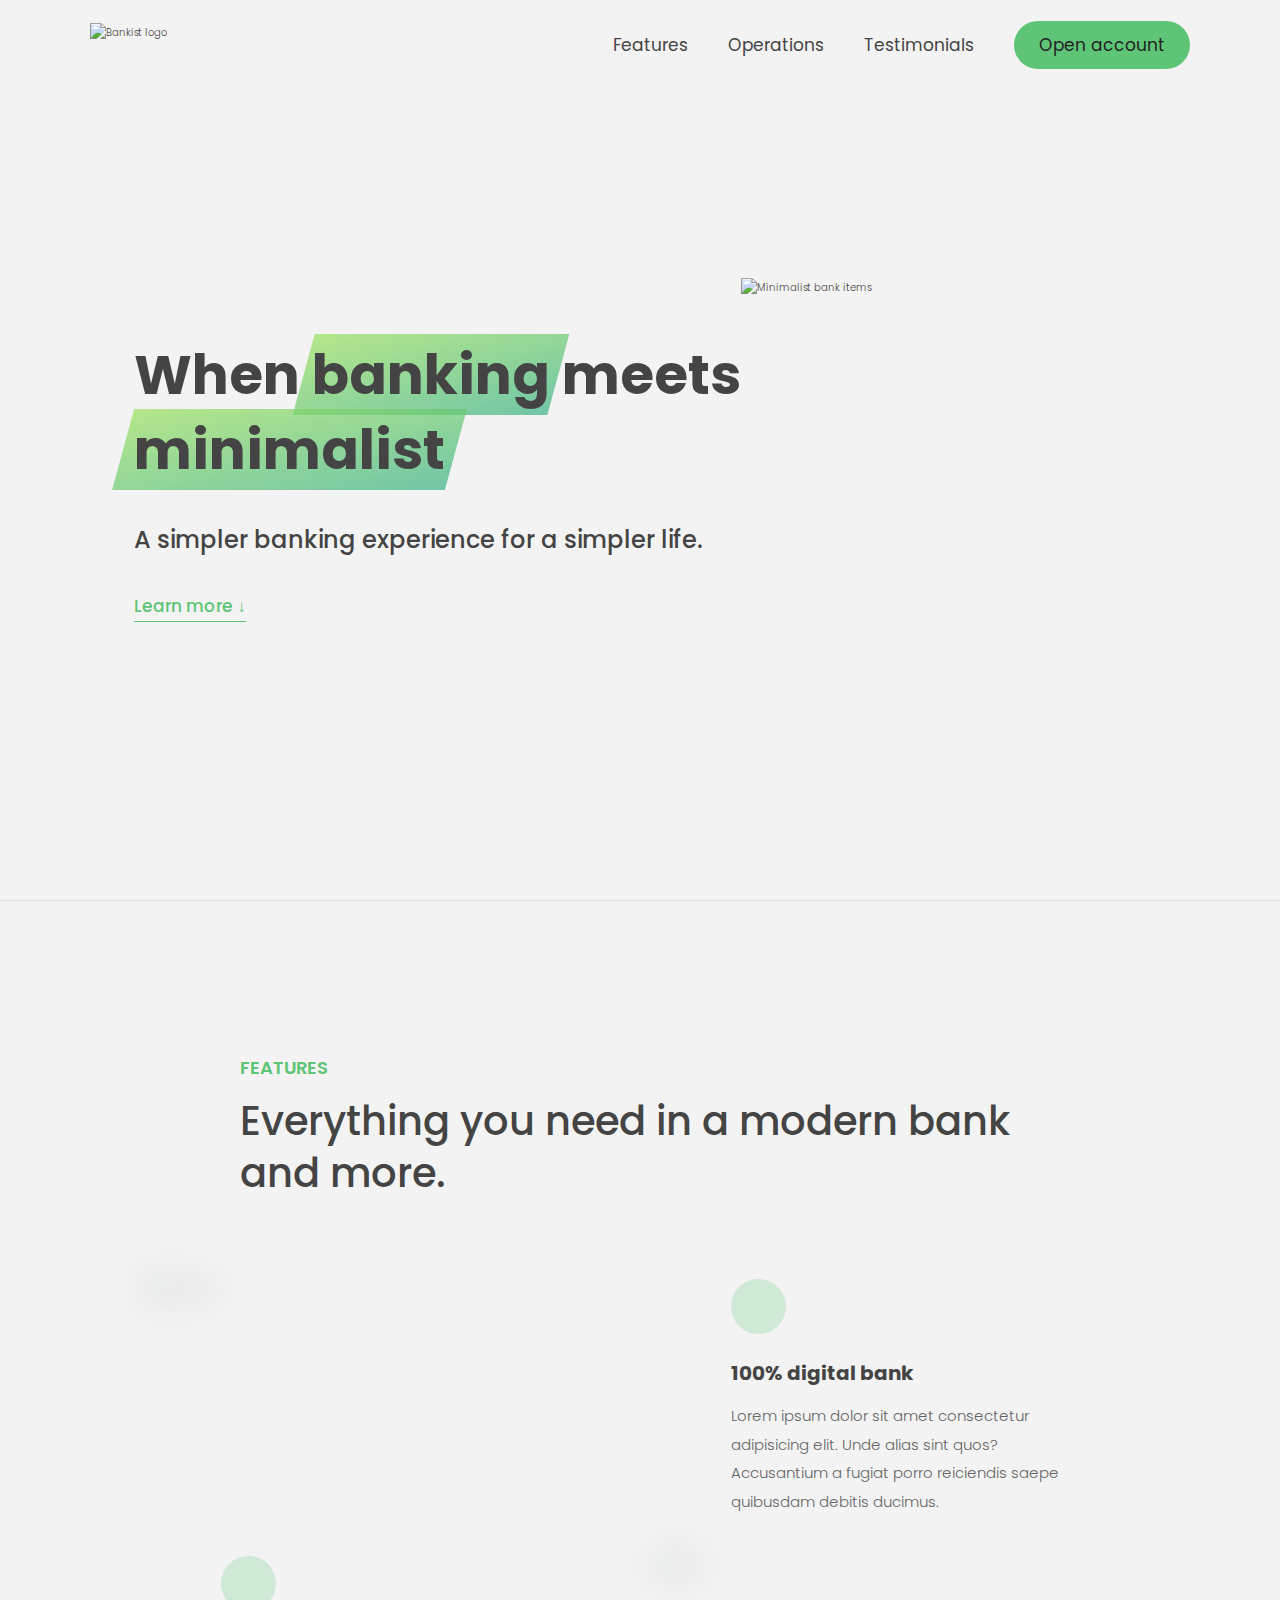
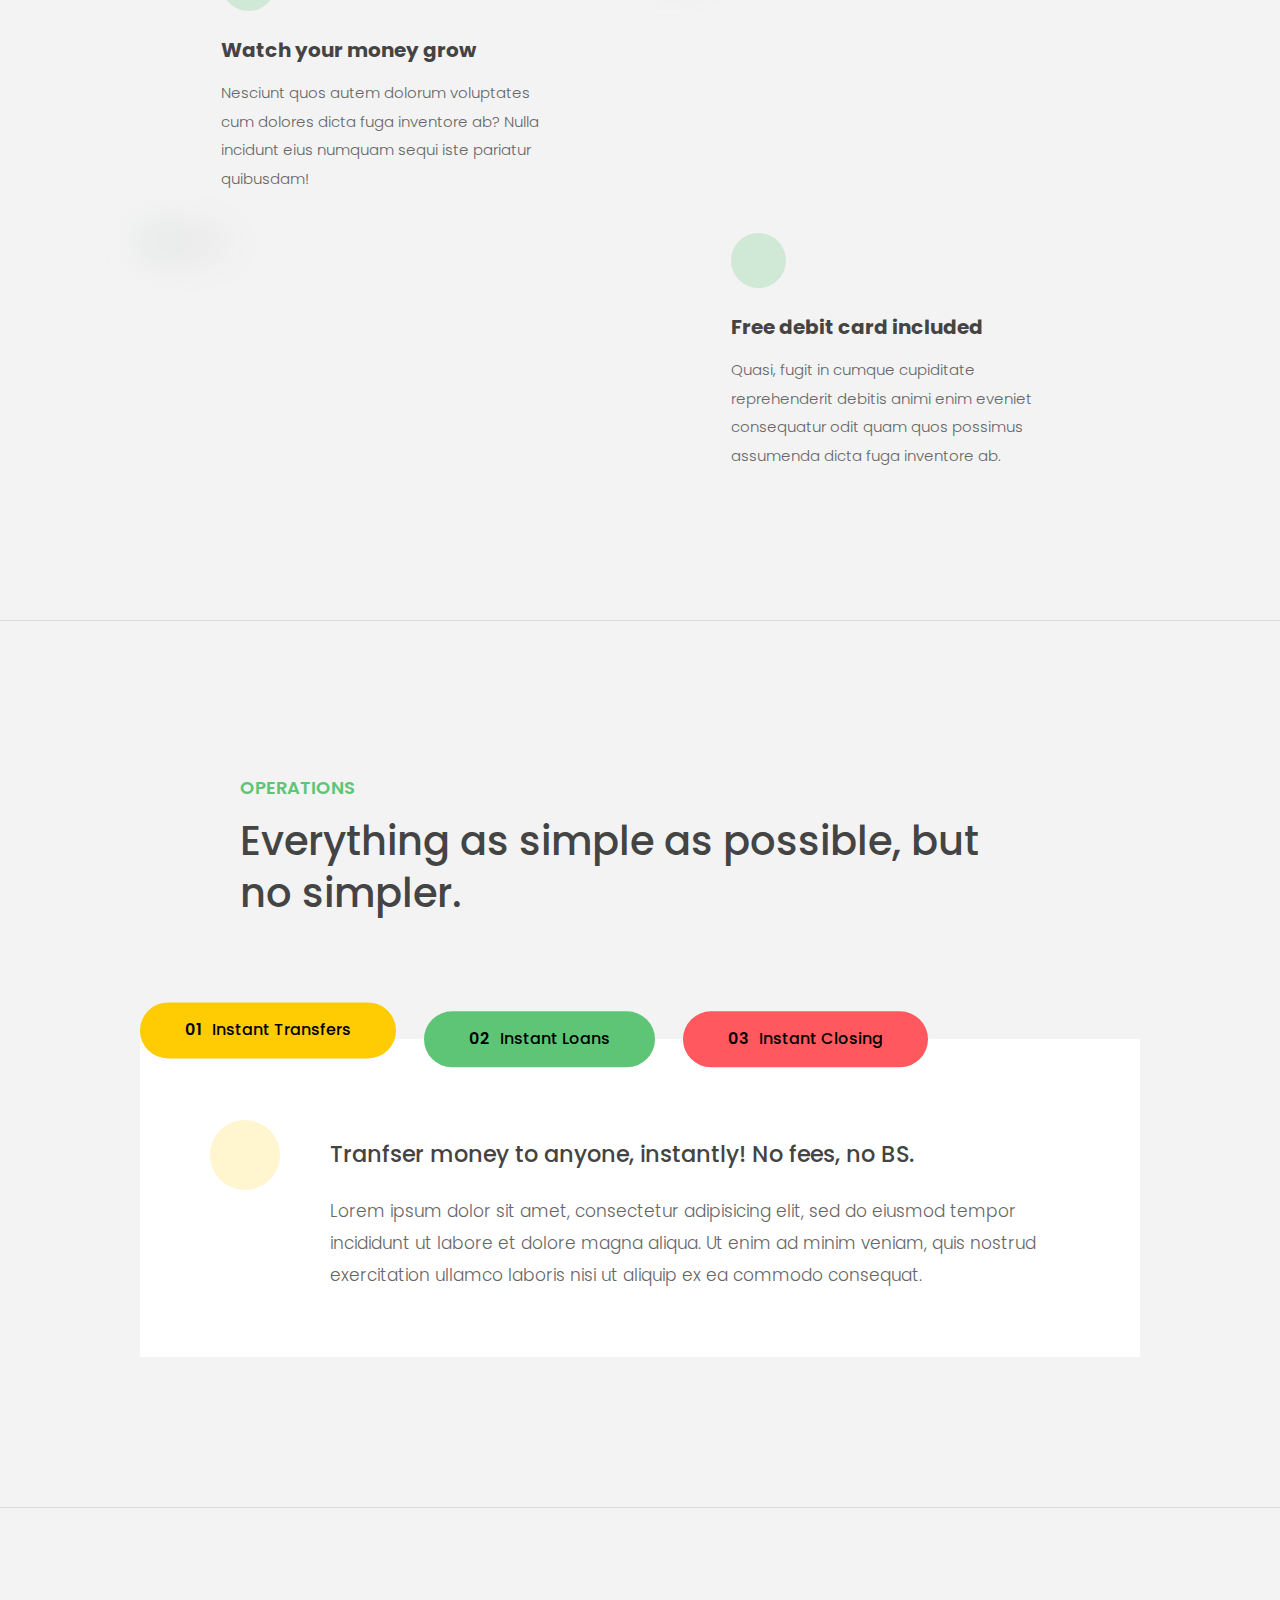
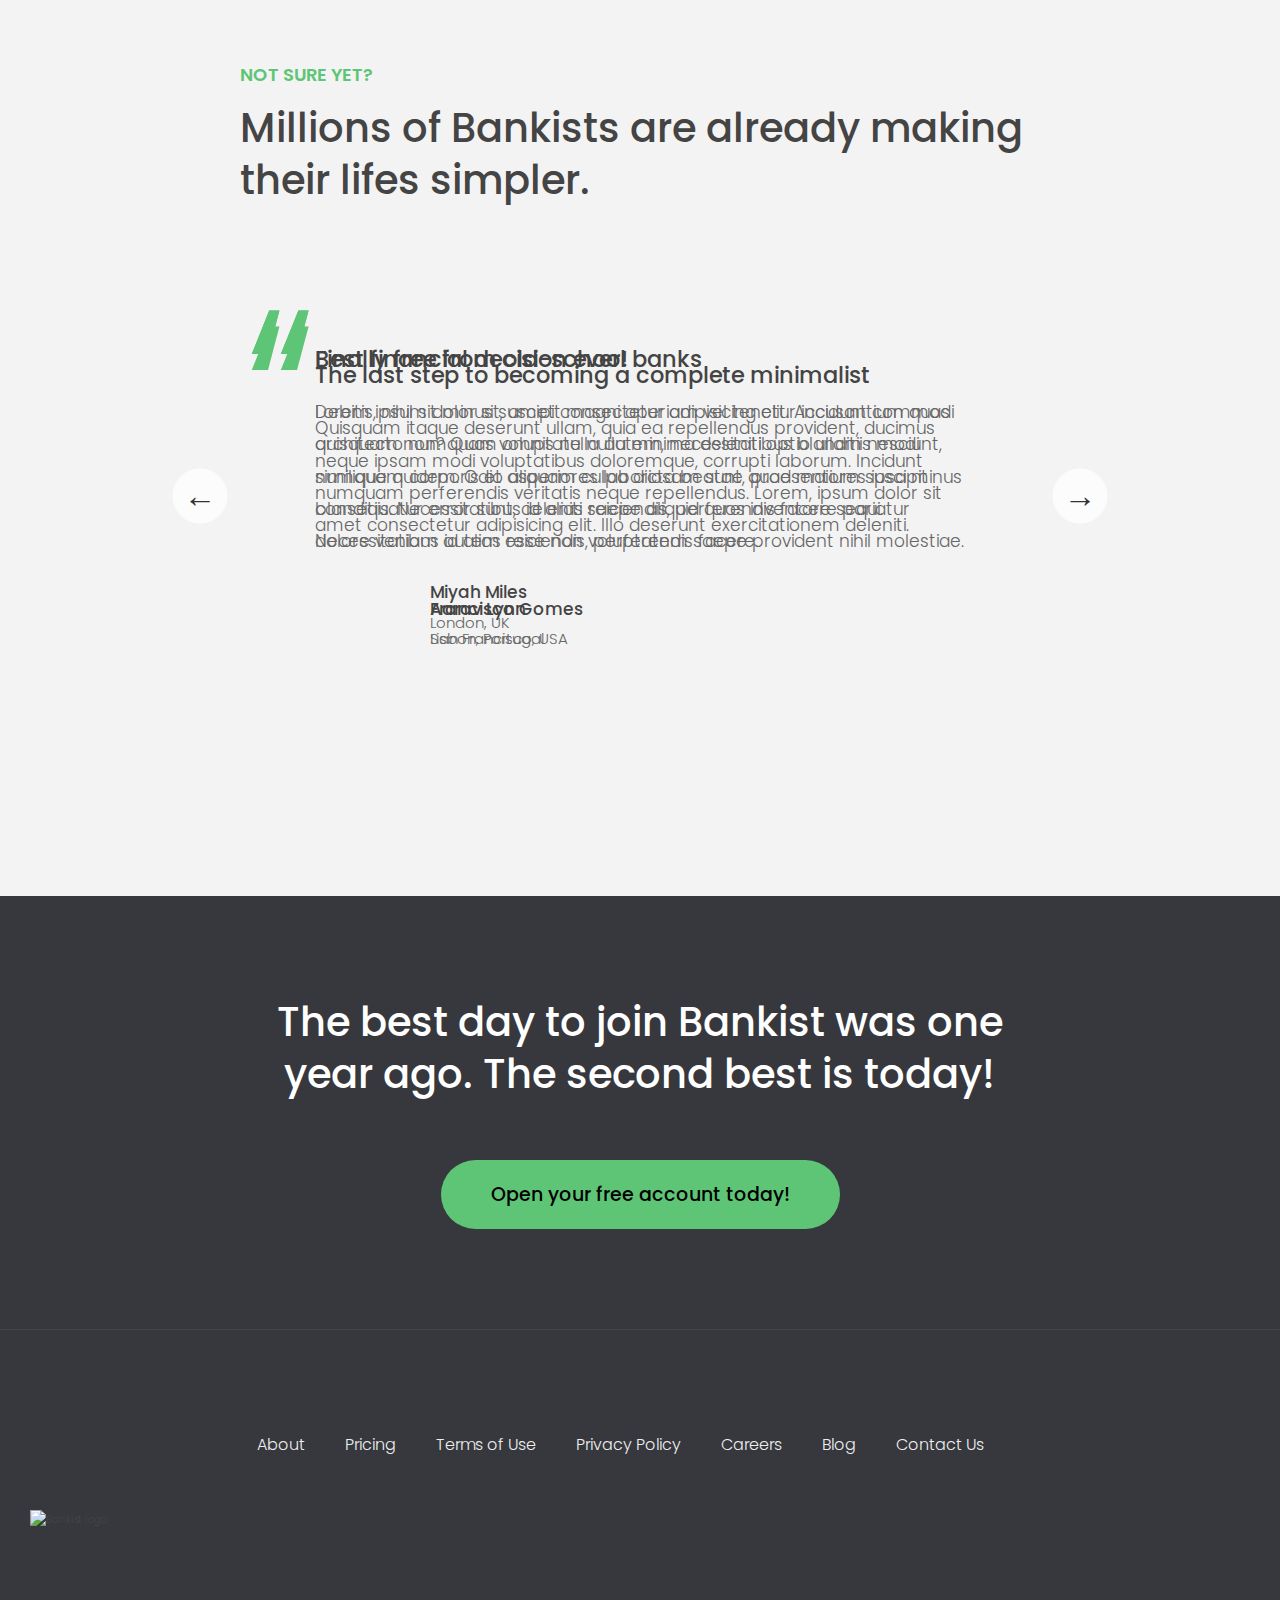
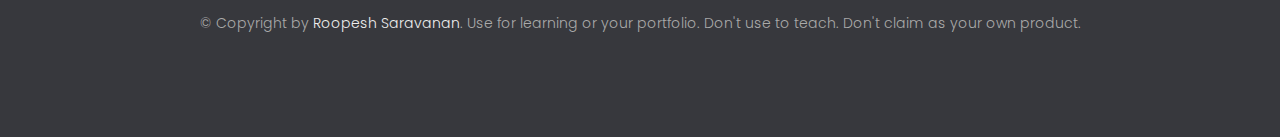
==== index.html @ 3c344d85 "v1.2" ====
<!DOCTYPE html>
<html lang="en">
  <head>
    <meta charset="UTF-8" />
    <meta name="viewport" content="width=device-width, initial-scale=1.0" />
    <meta http-equiv="X-UA-Compatible" content="ie=edge" />
    <link rel="shortcut icon" type="image/png" href="img/icon.png" />

    <link
      href="https://fonts.googleapis.com/css?family=Poppins:300,400,500,600&display=swap"
      rel="stylesheet"
    />
    <link rel="stylesheet" href="styles.css" />
    <title>Bankist | When Banking Meets Minimalist</title>
    <script src="script.js" defer></script>
  </head>
  <body>
    <header class="header">
      <nav class="nav">
        <img src="img/logo.png" alt="Bankist logo" class="nav__logo" id="logo" />
        <ul class="nav__links">
          <li class="nav__item">
            <a class="nav__link" href="#section--1">Features</a>
          </li>
          <li class="nav__item">
            <a class="nav__link" href="#section--2">Operations</a>
          </li>
          <li class="nav__item">
            <a class="nav__link" href="#section--3">Testimonials</a>
          </li>
          <li class="nav__item">
            <a class="nav__link nav__link--btn btn--show-modal" href="#">Open account</a>
          </li>
        </ul>
      </nav>

      <div class="header__title">
        <h1>
          When
          <!-- Green highlight effect -->
          <span class="highlight">banking</span>
          meets<br />
          <span class="highlight">minimalist</span>
        </h1>
        <h4>A simpler banking experience for a simpler life.</h4>
        <button class="btn--text btn--scroll-to">Learn more &DownArrow;</button>
        <img src="img/hero.png" class="header__img" alt="Minimalist bank items" />
      </div>
    </header>

    <section class="section" id="section-greetings">
      <div class="greetings">
        <div class="new-account">
          <h2 class="new-account__title">
            New to Bankist? <br />
            Then open a digital bank account with us!! <br />
            It's free!!!
          </h2>
          <a href="#" class="open-account__btn btn--show-modal">Open account</a>
        </div>
        <div class="login">
          <h2 class="login__title">
            Already have an account!! <br />
            Then proceed to login...
          </h2>
          <a href="app.html" class="login__btn">Login</a>
        </div>
      </div>
    </section>

    <section class="section" id="section--1">
      <div class="section__title">
        <h2 class="section__description">Features</h2>
        <h3 class="section__header">Everything you need in a modern bank and more.</h3>
      </div>

      <div class="features">
        <img
          src="img/digital-lazy.jpg"
          data-src="img/digital.jpg"
          alt="Computer"
          class="features__img lazy-img"
        />
        <div class="features__feature">
          <div class="features__icon">
            <svg>
              <use xlink:href="img/icons.svg#icon-monitor"></use>
            </svg>
          </div>
          <h5 class="features__header">100% digital bank</h5>
          <p class="features__text">
            Lorem ipsum dolor sit amet consectetur adipisicing elit. Unde alias sint quos?
            Accusantium a fugiat porro reiciendis saepe quibusdam debitis ducimus.
          </p>
        </div>

        <div class="features__feature">
          <div class="features__icon">
            <svg>
              <use xlink:href="img/icons.svg#icon-trending-up"></use>
            </svg>
          </div>
          <h5 class="features__header">Watch your money grow</h5>
          <p class="features__text">
            Nesciunt quos autem dolorum voluptates cum dolores dicta fuga inventore ab? Nulla
            incidunt eius numquam sequi iste pariatur quibusdam!
          </p>
        </div>
        <img
          src="img/grow-lazy.jpg"
          data-src="img/grow.jpg"
          alt="Plant"
          class="features__img lazy-img"
        />

        <img
          src="img/card-lazy.jpg"
          data-src="img/card.jpg"
          alt="Credit card"
          class="features__img lazy-img"
        />
        <div class="features__feature">
          <div class="features__icon">
            <svg>
              <use xlink:href="img/icons.svg#icon-credit-card"></use>
            </svg>
          </div>
          <h5 class="features__header">Free debit card included</h5>
          <p class="features__text">
            Quasi, fugit in cumque cupiditate reprehenderit debitis animi enim eveniet consequatur
            odit quam quos possimus assumenda dicta fuga inventore ab.
          </p>
        </div>
      </div>
    </section>

    <section class="section" id="section--2">
      <div class="section__title">
        <h2 class="section__description">Operations</h2>
        <h3 class="section__header">Everything as simple as possible, but no simpler.</h3>
      </div>

      <div class="operations">
        <div class="operations__tab--container">
          <a
            href="#"
            class="btn operations__tab operations__tab--1 operations__tab--active"
            data-tab="1"
          >
            <span class="btn-span">01</span>Instant Transfers
          </a>
          <a href="#" class="btn operations__tab operations__tab--2" data-tab="2">
            <span class="btn-span">02</span>Instant Loans
          </a>
          <a class="btn operations__tab operations__tab--3" data-tab="3">
            <span class="btn-span">03</span>Instant Closing
          </a>
        </div>
        <div class="operations__content operations__content--1 operations__content--active">
          <div class="operations__icon operations__icon--1">
            <svg>
              <use xlink:href="img/icons.svg#icon-upload"></use>
            </svg>
          </div>
          <h5 class="operations__header">Tranfser money to anyone, instantly! No fees, no BS.</h5>
          <p>
            Lorem ipsum dolor sit amet, consectetur adipisicing elit, sed do eiusmod tempor
            incididunt ut labore et dolore magna aliqua. Ut enim ad minim veniam, quis nostrud
            exercitation ullamco laboris nisi ut aliquip ex ea commodo consequat.
          </p>
        </div>

        <div class="operations__content operations__content--2">
          <div class="operations__icon operations__icon--2">
            <svg>
              <use xlink:href="img/icons.svg#icon-home"></use>
            </svg>
          </div>
          <h5 class="operations__header">
            Buy a home or make your dreams come true, with instant loans.
          </h5>
          <p>
            Duis aute irure dolor in reprehenderit in voluptate velit esse cillum dolore eu fugiat
            nulla pariatur. Excepteur sint occaecat cupidatat non proident, sunt in culpa qui
            officia deserunt mollit anim id est laborum.
          </p>
        </div>
        <div class="operations__content operations__content--3">
          <div class="operations__icon operations__icon--3">
            <svg>
              <use xlink:href="img/icons.svg#icon-user-x"></use>
            </svg>
          </div>
          <h5 class="operations__header">
            No longer need your account? No problem! Close it instantly.
          </h5>
          <p>
            Excepteur sint occaecat cupidatat non proident, sunt in culpa qui officia deserunt
            mollit anim id est laborum. Ut enim ad minim veniam, quis nostrud exercitation ullamco
            laboris nisi ut aliquip ex ea commodo consequat.
          </p>
        </div>
      </div>
    </section>

    <section class="section" id="section--3">
      <div class="section__title section__title--testimonials">
        <h2 class="section__description">Not sure yet?</h2>
        <h3 class="section__header">
          Millions of Bankists are already making their lifes simpler.
        </h3>
      </div>

      <div class="slider">
        <div class="slide slide--1">
          <div class="testimonial">
            <h5 class="testimonial__header">Best financial decision ever!</h5>
            <blockquote class="testimonial__text">
              Lorem ipsum dolor sit, amet consectetur adipisicing elit. Accusantium quas quisquam
              non? Quas voluptate nulla minima deleniti optio ullam nesciunt, numquam corporis et
              asperiores laboriosam sunt, praesentium suscipit blanditiis. Necessitatibus id alias
              reiciendis, perferendis facere pariatur dolore veniam autem esse non voluptatem saepe
              provident nihil molestiae.
            </blockquote>
            <address class="testimonial__author">
              <img src="img/user-1.jpg" alt="" class="testimonial__photo" />
              <h6 class="testimonial__name">Aarav Lynn</h6>
              <p class="testimonial__location">San Francisco, USA</p>
            </address>
          </div>
        </div>

        <div class="slide slide--2">
          <div class="testimonial">
            <h5 class="testimonial__header">The last step to becoming a complete minimalist</h5>
            <blockquote class="testimonial__text">
              Quisquam itaque deserunt ullam, quia ea repellendus provident, ducimus neque ipsam
              modi voluptatibus doloremque, corrupti laborum. Incidunt numquam perferendis veritatis
              neque repellendus. Lorem, ipsum dolor sit amet consectetur adipisicing elit. Illo
              deserunt exercitationem deleniti.
            </blockquote>
            <address class="testimonial__author">
              <img src="img/user-2.jpg" alt="" class="testimonial__photo" />
              <h6 class="testimonial__name">Miyah Miles</h6>
              <p class="testimonial__location">London, UK</p>
            </address>
          </div>
        </div>

        <div class="slide slide--3">
          <div class="testimonial">
            <h5 class="testimonial__header">Finally free from old-school banks</h5>
            <blockquote class="testimonial__text">
              Debitis, nihil sit minus suscipit magni aperiam vel tenetur incidunt commodi
              architecto numquam omnis nulla autem, necessitatibus blanditiis modi similique quidem.
              Odio aliquam culpa dicta beatae quod maiores ipsa minus consequatur error sunt,
              deleniti saepe aliquid quos inventore sequi. Necessitatibus id alias reiciendis,
              perferendis facere.
            </blockquote>
            <address class="testimonial__author">
              <img src="img/user-3.jpg" alt="" class="testimonial__photo" />
              <h6 class="testimonial__name">Francisco Gomes</h6>
              <p class="testimonial__location">Lisbon, Portugal</p>
            </address>
          </div>
        </div>

        <!-- <div class="slide"><img src="img/img-1.jpg" alt="Photo 1" /></div>
        <div class="slide"><img src="img/img-2.jpg" alt="Photo 2" /></div>
        <div class="slide"><img src="img/img-3.jpg" alt="Photo 3" /></div>
        <div class="slide"><img src="img/img-4.jpg" alt="Photo 4" /></div> -->
        <button class="slider__btn slider__btn--left">&larr;</button>
        <button class="slider__btn slider__btn--right">&rarr;</button>
        <div class="dots"></div>
      </div>
    </section>

    <section class="section section--sign-up">
      <div class="section__title">
        <h3 class="section__header">
          The best day to join Bankist was one year ago. The second best is today!
        </h3>
      </div>
      <button class="btn btn--show-modal">Open your free account today!</button>
    </section>

    <footer class="footer">
      <ul class="footer__nav">
        <li class="footer__item">
          <a class="footer__link" href="#">About</a>
        </li>
        <li class="footer__item">
          <a class="footer__link" href="#">Pricing</a>
        </li>
        <li class="footer__item">
          <a class="footer__link" href="#">Terms of Use</a>
        </li>
        <li class="footer__item">
          <a class="footer__link" href="#">Privacy Policy</a>
        </li>
        <li class="footer__item">
          <a class="footer__link" href="#">Careers</a>
        </li>
        <li class="footer__item">
          <a class="footer__link" href="#">Blog</a>
        </li>
        <li class="footer__item">
          <a class="footer__link" href="#">Contact Us</a>
        </li>
      </ul>
      <img src="img/icon.png" alt="Bankist logo" class="footer__logo" />
      <p class="footer__copyright">
        &copy; Copyright by
        <a
          class="footer__link twitter-link"
          target="_blank"
          href="https://twitter.com/jonasschmedtman"
          >Roopesh Saravanan</a
        >. Use for learning or your portfolio. Don't use to teach. Don't claim as your own product.
      </p>
    </footer>

    <div class="modal hidden">
      <button class="btn--close-modal">&times;</button>
      <h2 class="modal__header">
        Open your bank account <br />
        in just <span class="highlight">5 minutes</span>
      </h2>
      <form class="modal__form">
        <label>First Name</label>
        <input type="text" />
        <label>Last Name</label>
        <input type="text" />
        <label>Email Address</label>
        <input type="email" />
        <button class="btn">Next step &rarr;</button>
      </form>
    </div>
    <div class="overlay hidden"></div>
  </body>
</html>
---- styles.css ----
:root {
  --color-primary: #5ec576;
  --color-secondary: #ffcb03;
  --color-tertiary: #ff585f;
  --color-primary-darker: #4bbb7d;
  --color-secondary-darker: #ffbb00;
  --color-tertiary-darker: #fd424b;
  --color-primary-opacity: #5ec5763a;
  --color-secondary-opacity: #ffcd0331;
  --color-tertiary-opacity: #ff58602d;
  --gradient-primary: linear-gradient(to top left, #39b385, #9be15d);
  --gradient-secondary: linear-gradient(to top left, #ffb003, #ffcb03);
}

* {
  margin: 0;
  padding: 0;
  box-sizing: inherit;
}

html {
  font-size: 62.5%;
  box-sizing: border-box;
}

body {
  font-family: 'Poppins', sans-serif;
  font-weight: 300;
  color: #444;
  line-height: 1.9;
  background-color: #f3f3f3;
}

/* GENERAL ELEMENTS */

#section-greetings {
  display: none;
}

.section {
  padding: 15rem 3rem;
  border-top: 1px solid #ddd;

  transition: transform 1s, opacity 1s;
}

.section--hidden {
  opacity: 0;
  transform: translateY(8rem);
}

.section__title {
  max-width: 80rem;
  margin: 0 auto 8rem auto;
}

.section__description {
  font-size: 1.8rem;
  font-weight: 600;
  text-transform: uppercase;
  color: var(--color-primary);
  margin-bottom: 1rem;
}

.section__header {
  font-size: 4rem;
  line-height: 1.3;
  font-weight: 500;
}

.btn {
  display: inline-block;
  color: black;
  background-color: var(--color-primary);
  font-size: 1.6rem;
  font-family: inherit;
  font-weight: 500;
  border: none;
  padding: 1.25rem 4.5rem;
  border-radius: 10rem;
  cursor: pointer;
  transition: all 0.3s;
  text-decoration: none;
}

.btn--text {
  display: inline-block;
  background: none;
  font-size: 1.7rem;
  font-family: inherit;
  font-weight: 500;
  color: var(--color-primary);
  border: none;
  border-bottom: 1px solid currentColor;
  padding-bottom: 2px;
  cursor: pointer;
  transition: all 0.3s;
}

.btn:hover {
  background-color: var(--color-primary-darker);
}

p {
  color: #666;
}

/* This is BAD for accessibility! Don't do in the real world! */
button:focus {
  outline: none;
}

img {
  transition: filter 0.5s;
}

.lazy-img {
  filter: blur(20px);
}

/* NAVIGATION */
.nav {
  display: flex;
  justify-content: space-between;
  align-items: center;
  height: 9rem;
  width: 100%;
  padding: 0 6rem;
  z-index: 100;
}

/* nav and stickly class at the same time */
.nav.sticky {
  position: fixed;
  background-color: rgba(255, 255, 255, 0.95);
}

.nav__logo {
  height: 4.5rem;
  transition: all 0.3s;
}

.nav__links {
  display: flex;
  align-items: center;
  list-style: none;
}

.nav__item {
  margin-left: 4rem;
}

.nav__link:link,
.nav__link:visited {
  font-size: 1.7rem;
  font-weight: 400;
  color: inherit;
  text-decoration: none;
  display: block;
  transition: all 0.3s;
}

.nav__link--btn:link,
.nav__link--btn:visited {
  padding: 0.8rem 2.5rem;
  border-radius: 3rem;
  background-color: var(--color-primary);
  color: #222;
}

.nav__link--btn:hover,
.nav__link--btn:active {
  color: inherit;
  background-color: var(--color-primary-darker);
  color: #333;
}

/* HEADER */
.header {
  padding: 0 3rem;
  height: 100vh;
  display: flex;
  flex-direction: column;
  align-items: center;
}

.header__title {
  flex: 1;
  max-width: 115rem;
  display: grid;
  grid-template-columns: 3fr 2fr;
  row-gap: 3rem;
  align-content: center;
  justify-content: center;
  align-items: start;
  justify-items: start;
}

h1 {
  font-size: 5.5rem;
  line-height: 1.35;
}

h4 {
  font-size: 2.4rem;
  font-weight: 500;
}

.header__img {
  width: 100%;
  grid-column: 2 / 3;
  grid-row: 1 / span 4;
  transform: translateY(-6rem);
}

.highlight {
  position: relative;
}

.highlight::after {
  display: block;
  content: '';
  position: absolute;
  bottom: 0;
  left: 0;
  height: 100%;
  width: 100%;
  z-index: -1;
  opacity: 0.7;
  transform: scale(1.07, 1.05) skewX(-15deg);
  background-image: var(--gradient-primary);
}

/* FEATURES */
.features {
  display: grid;
  grid-template-columns: 1fr 1fr;
  gap: 4rem;
  margin: 0 12rem;
}

.features__img {
  width: 100%;
}

.features__feature {
  align-self: center;
  justify-self: center;
  width: 70%;
  font-size: 1.5rem;
}

.features__icon {
  display: flex;
  align-items: center;
  justify-content: center;
  background-color: var(--color-primary-opacity);
  height: 5.5rem;
  width: 5.5rem;
  border-radius: 50%;
  margin-bottom: 2rem;
}

.features__icon svg {
  height: 2.5rem;
  width: 2.5rem;
  fill: var(--color-primary);
}

.features__header {
  font-size: 2rem;
  margin-bottom: 1rem;
}

/* OPERATIONS */
.operations {
  max-width: 100rem;
  margin: 12rem auto 0 auto;
  background-color: #fff;
}

.operations__tab-container {
  display: flex;
  justify-content: center;
}

.operations__tab {
  margin-right: 2.5rem;
  transform: translateY(-50%);
}

.operations__tab span {
  margin-right: 1rem;
  font-weight: 600;
  display: inline-block;
}

.operations__tab--1 {
  background-color: var(--color-secondary);
}

.operations__tab--1:hover {
  background-color: var(--color-secondary-darker);
}

.operations__tab--3 {
  background-color: var(--color-tertiary);
  margin: 0;
}

.operations__tab--3:hover {
  background-color: var(--color-tertiary-darker);
}

.operations__tab--active {
  transform: translateY(-66%);
}

.operations__content {
  display: none;
  /* JUST PRESENTATIONAL */
  font-size: 1.7rem;
  padding: 2.5rem 7rem 6.5rem 7rem;
}

.operations__content--active {
  display: grid;
  grid-template-columns: 7rem 1fr;
  column-gap: 5rem;
  row-gap: 0.5rem;
}

.operations__header {
  font-size: 2.25rem;
  font-weight: 500;
  align-self: center;
}

.operations__icon {
  display: flex;
  align-items: center;
  justify-content: center;
  height: 7rem;
  width: 7rem;
  border-radius: 50%;
}

.operations__icon svg {
  height: 2.75rem;
  width: 2.75rem;
}

.operations__content p {
  grid-column: 2;
}

.operations__icon--1 {
  background-color: var(--color-secondary-opacity);
}
.operations__icon--2 {
  background-color: var(--color-primary-opacity);
}
.operations__icon--3 {
  background-color: var(--color-tertiary-opacity);
}
.operations__icon--1 svg {
  fill: var(--color-secondary-darker);
}
.operations__icon--2 svg {
  fill: var(--color-primary);
}
.operations__icon--3 svg {
  fill: var(--color-tertiary);
}

/* SLIDER */
.slider {
  max-width: 100rem;
  height: 50rem;
  margin: 0 auto;
  position: relative;

  /* IN THE END */
  overflow: hidden;
}

.slide {
  position: absolute;
  top: 0;
  width: 100%;
  height: 50rem;

  display: flex;
  align-items: center;
  justify-content: center;

  /* THIS creates the animation! */
  transition: transform 1s;
}

.slide > img {
  /* Only for images that have different size than slide */
  width: 100%;
  height: 100%;
  object-fit: cover;
}

.slider__btn {
  position: absolute;
  top: 50%;
  z-index: 10;

  border: none;
  background: rgba(255, 255, 255, 0.7);
  font-family: inherit;
  color: #333;
  border-radius: 50%;
  height: 5.5rem;
  width: 5.5rem;
  font-size: 3.25rem;
  cursor: pointer;
}

.slider__btn--left {
  left: 6%;
  transform: translate(-50%, -50%);
}

.slider__btn--right {
  right: 6%;
  transform: translate(50%, -50%);
}

.dots {
  position: absolute;
  bottom: 5%;
  left: 50%;
  transform: translateX(-50%);
  display: flex;
}

.dots__dot {
  border: none;
  background-color: #b9b9b9;
  opacity: 0.7;
  height: 1rem;
  width: 1rem;
  border-radius: 50%;
  margin-right: 1.75rem;
  cursor: pointer;
  transition: all 0.5s;

  /* Only necessary when overlying images */
  /* box-shadow: 0 0.6rem 1.5rem rgba(0, 0, 0, 0.7); */
}

.dots__dot:last-child {
  margin: 0;
}

.dots__dot--active {
  /* background-color: #fff; */
  background-color: #777;
  opacity: 1;
}

/* TESTIMONIALS */
.testimonial {
  width: 65%;
  position: relative;
}

.testimonial::before {
  content: '\201C';
  position: absolute;
  top: -5.7rem;
  left: -6.8rem;
  line-height: 1;
  font-size: 20rem;
  font-family: inherit;
  color: var(--color-primary);
  z-index: -1;
}

.testimonial__header {
  font-size: 2.25rem;
  font-weight: 500;
  margin-bottom: 1.5rem;
}

.testimonial__text {
  font-size: 1.7rem;
  margin-bottom: 3.5rem;
  color: #666;
}

.testimonial__author {
  margin-left: 3rem;
  font-style: normal;

  display: grid;
  grid-template-columns: 6.5rem 1fr;
  column-gap: 2rem;
}

.testimonial__photo {
  grid-row: 1 / span 2;
  width: 6.5rem;
  border-radius: 50%;
}

.testimonial__name {
  font-size: 1.7rem;
  font-weight: 500;
  align-self: end;
  margin: 0;
}

.testimonial__location {
  font-size: 1.5rem;
}

.section__title--testimonials {
  margin-bottom: 4rem;
}

/* SIGNUP */
.section--sign-up {
  background-color: #37383d;
  border-top: none;
  border-bottom: 1px solid #444;
  text-align: center;
  padding: 10rem 3rem;
}

.section--sign-up .section__header {
  color: #fff;
  text-align: center;
}

.section--sign-up .section__title {
  margin-bottom: 6rem;
}

.section--sign-up .btn {
  font-size: 1.9rem;
  padding: 2rem 5rem;
}

/* FOOTER */
.footer {
  padding: 10rem 3rem;
  background-color: #37383d;
}

.footer__nav {
  list-style: none;
  display: flex;
  justify-content: center;
  margin-bottom: 5rem;
}

.footer__item {
  margin-right: 4rem;
}

.footer__link {
  font-size: 1.6rem;
  color: #eee;
  text-decoration: none;
}

.footer__logo {
  height: 5rem;
  display: block;
  margin: 0 auto;
  margin-bottom: 5rem;
}

.footer__copyright {
  font-size: 1.4rem;
  color: #aaa;
  text-align: center;
}

.footer__copyright .footer__link {
  font-size: 1.4rem;
}

/* MODAL WINDOW */
.modal {
  position: fixed;
  top: 50%;
  left: 50%;
  transform: translate(-50%, -50%);
  max-width: 60rem;
  background-color: #f3f3f3;
  padding: 5rem 6rem;
  box-shadow: 0 4rem 6rem rgba(0, 0, 0, 0.3);
  z-index: 1000;
  transition: all 0.5s;
}

.overlay {
  position: fixed;
  top: 0;
  left: 0;
  width: 100%;
  height: 100%;
  background-color: rgba(0, 0, 0, 0.5);
  backdrop-filter: blur(4px);
  z-index: 100;
  transition: all 0.5s;
}

.modal__header {
  font-size: 3.25rem;
  margin-bottom: 4.5rem;
  line-height: 1.5;
}

.modal__form {
  margin: 0 3rem;
  display: grid;
  grid-template-columns: 1fr 2fr;
  align-items: center;
  gap: 2.5rem;
}

.modal__form label {
  font-size: 1.7rem;
  font-weight: 500;
}

.modal__form input {
  font-size: 1.7rem;
  padding: 1rem 1.5rem;
  border: 1px solid #ddd;
  border-radius: 0.5rem;
}

.modal__form button {
  grid-column: 1 / span 2;
  justify-self: center;
  margin-top: 1rem;
}

.btn--close-modal {
  font-family: inherit;
  color: inherit;
  position: absolute;
  top: 0.5rem;
  right: 2rem;
  font-size: 4rem;
  cursor: pointer;
  border: none;
  background: none;
}

.hidden {
  visibility: hidden;
  opacity: 0;
}

/* COOKIE MESSAGE */
.cookie-message {
  display: flex;
  align-items: center;
  justify-content: space-evenly;
  width: 100%;
  background-color: white;
  color: #bbb;
  font-size: 1.5rem;
  font-weight: 400;
}

@media (max-width: 600px) {
  .header {
    padding: 0 2rem;
    min-height: 100vh;
  }

  .header__title,
  .section__title {
    width: 85%;
  }

  .header__title {
    margin-top: 1rem;
    display: flex;
    flex-direction: column;
    text-align: center;
  }

  h1 {
    font-size: 4rem;
    line-height: 1.35;
  }

  h4 {
    font-size: 2rem;
    font-weight: 500;
  }

  .header__img {
    margin-top: 3.5rem;
    margin-bottom: 1rem;
    width: 100%;
  }

  #section-greetings {
    display: block;
  }

  .greetings {
    margin: 0 auto;
    padding: 50px;
    min-height: 100vh;
    background: #5ec576;
    text-align: center;
  }

  .login {
    text-align: center;
  }

  .login__title,
  .new-account__title {
    color: #fff;
    font-size: 3rem;
    font-weight: 600;
  }

  .login__btn,
  .open-account__btn {
    background: #ffcb03;
    padding: 10px;
    outline: 0;
    border: 0;
    text-decoration: none;
    display: block;
    border-radius: 1.5rem;
    color: black;
    font-size: 2rem;
    font-weight: 500;
    margin: 1rem;
  }

  .btn--text {
    display: none;
    font-size: 1.7rem;
    border-bottom: 1px solid currentColor;
    padding-bottom: 2px;
  }

  /* FEATURES */
  .features {
    display: block;
    margin: 3rem;
  }

  .features__img {
    width: 100%;
  }

  .features__feature {
    width: 100%;
    font-size: 1.5rem;
  }

  .features__icon {
    /* display: flex;
    align-items: center;
    justify-content: center; */
    background-color: var(--color-primary-opacity);
    /* height: 5.5rem;
    width: 5.5rem;
    border-radius: 50%; */
    margin-bottom: 1rem;
  }

  .features__icon svg {
    height: 2.5rem;
    width: 2.5rem;
    fill: var(--color-primary);
  }

  .features__header {
    font-size: 2.5rem;
    margin-bottom: 1rem;
  }

  .features__text {
    text-align: justify;
  }

  /* GENERAL ELEMENTS */
  .section {
    padding: 0;
  }

  .section__title {
    margin: 2rem auto;
  }

  .section__description {
    font-size: 2rem;
    margin-bottom: 0.5rem;
  }

  .section__header {
    font-size: 2.5rem;
  }

  /* OPERATIONS */

  .btn {
    display: block;
    font-size: 2rem;
    font-weight: 500;
    padding: 10px;
    border-radius: 2rem;
  }

  .operations {
    /* margin: 2rem auto 0 auto; */
    margin: 0 auto;
    border-radius: 2rem;
    padding: 2.5rem;
  }

  .operations__tab-container {
    display: block;
    width: 100%;
    text-align: center;
  }

  .operations__tab {
    margin: 1rem auto;
    transform: translateY(0%);
    text-decoration: none;
    color: black;
    text-align: center;
  }

  .operations__tab span {
    display: none;
  }

  .operations__tab--active {
    display: block;
    transform: translateY(0);
  }

  .operations__content {
    display: none;
    font-size: 1.5rem;
    padding: 0.5rem;
  }

  .operations__content p {
    text-align: justify;
  }

  .operations__content--active {
    display: block;
  }

  .operations__header {
    font-size: 2.25rem;
    font-weight: 500;
    align-self: center;
  }

  .operations__icon {
    display: flex;
    align-items: center;
    justify-content: center;
    height: 5rem;
    width: 5rem;
    border-radius: 50%;
  }

  .operations__icon svg {
    height: 3rem;
    width: 3rem;
  }

  .operations__content p {
    grid-column: 2;
  }

  /* NAVIGATION */

  .nav__logo {
    height: 5rem;
    transition: all 0.3s;
  }

  .nav {
    display: flex;
    justify-content: center;
    align-items: center;
    max-height: 100%;
    width: 100%;
    padding: 3rem 0;
    z-index: 100;
  }

  .nav__links {
    display: none;
  }

  /* nav and stickly class at the same time */
  .nav.sticky {
    position: static;
  }

  .nav__link:link,
  .nav__link:visited {
    display: none;
  }

  .nav__link--btn:link,
  .nav__link--btn:visited {
    display: none;
  }

  .nav__link--btn:hover,
  .nav__link--btn:active {
    display: none;
  }

  /* SLIDER */
  .slider {
    max-width: 100rem;
    min-height: 64rem;
    margin: 0 auto;
    background: #fff;
    border-radius: 2rem;
    position: relative;
    /* IN THE END */
    overflow: hidden;
    width: 90%;
  }

  .slide {
    position: absolute;
    top: 0;
    max-width: 100rem;
    min-height: 61rem;
    padding: 2rem 1rem;
    /* THIS creates the animation!
    transition: transform 1s; */
  }

  .slide > img {
    /* Only for images that have different size than slide */
    width: 100%;
    height: 100%;
    object-fit: cover;
  }

  .slider__btn {
    display: none;
  }

  .dots {
    position: absolute;
    bottom: 3rem;
    left: 50%;
    transform: translateX(-50%);
    display: flex;
  }

  .dots__dot {
    height: 1rem;
    width: 1rem;
    border-radius: 50%;
    margin-right: 1.25rem;
    cursor: pointer;
    transition: all 0.5s;

    /* Only necessary when overlying images */
    /* box-shadow: 0 0.6rem 1.5rem rgba(0, 0, 0, 0.7); */
  }

  .dots__dot:last-child {
    margin: 0;
  }

  .dots__dot--active {
    /* background-color: #fff; */
    background-color: #777;
    opacity: 1;
  }

  /* TESTIMONIALS */
  .testimonial {
    width: 100%;
    min-height: 20rem;
    position: static;
  }

  .testimonial::before {
    content: '\201C';
    position: absolute;
    top: -3rem;
    left: 0;
    line-height: 1;
    font-size: 15rem;
    z-index: -1;
  }

  .testimonial__header {
    font-size: 2.25rem;
    margin-bottom: 2rem;
  }

  .testimonial__text {
    font-size: 1.7rem;
    margin-bottom: 3.5rem;
  }

  .testimonial__author {
    display: grid;
    grid-template-columns: 6.5rem 1fr;
    column-gap: 2rem;
    margin-left: 0;
  }

  .testimonial__photo {
    grid-row: 1 / span 2;
    width: 6.5rem;
    border-radius: 50%;
  }

  .testimonial__name {
    font-size: 1.7rem;
    font-weight: 500;
    align-self: end;
    margin: 0;
  }

  .testimonial__location {
    font-size: 1.5rem;
  }

  .section__title--testimonials {
    margin-bottom: 4rem;
  }
  /* FOOTER */

  .footer {
    padding: 3rem;
  }

  .footer__nav {
    list-style: none;
    display: flex;
    flex-direction: column;
    align-items: center;
    margin-bottom: 2.5rem;
  }

  .footer__item {
    margin-right: 1rem;
  }

  .footer__link {
    font-size: 1.6rem;
  }

  .footer__logo {
    max-height: 5rem;
    margin-bottom: 2.5rem;
  }

  .footer__copyright {
    font-size: 1.2rem;
  }

  .footer__copyright .footer__link {
    font-size: 1.2rem;
  }

  /* MODAL WINDOW */
  .modal {
    width: 95%;
    max-width: 40rem;
    padding: 1.5rem;
    border-radius: 2rem;
  }

  .modal__header {
    font-size: 2rem;
    margin-bottom: 2rem;
    line-height: 1.8;
    padding: 0.5rem;
  }

  .modal__form {
    margin: 0 1rem;
    display: grid;
    grid-template-columns: 1fr 2fr;
    align-items: center;
    gap: 1rem;
  }

  .modal__form label {
    font-size: 1.5rem;
    font-weight: 500;
  }

  .modal__form input {
    font-size: 1.75rem;
    padding: 0.5rem 0.75rem;
    border: 1px solid #ddd;
    border-radius: 0.5rem;
  }

  .modal__form button {
    grid-column: 1 / span 2;
    justify-self: center;
    margin-top: 1rem;
    font-size: 1.5rem;
  }

  .btn--close-modal {
    position: absolute;
    top: 1rem;
    right: 1rem;
    font-size: 3rem;
  }

  .section--sign-up {
    text-align: center;
    padding: 3rem;
  }

  .section--sign-up .section__header {
    color: #fff;
    text-align: center;
  }

  .section--sign-up .section__title {
    margin-bottom: 6rem;
  }

  .section--sign-up .btn {
    font-size: 2rem;
    padding: 1rem 2rem;
  }
}

@media (min-width: 860px) and (max-width: 955px) {
  .nav__link--btn {
    border-radius: 1rem;
    padding: 0.5rem;
  }
}

@media (min-width: 600px) and (max-width: 860px) {
  .nav__link--btn {
    border-radius: 1rem;
    padding: 0.5rem;
  }
}
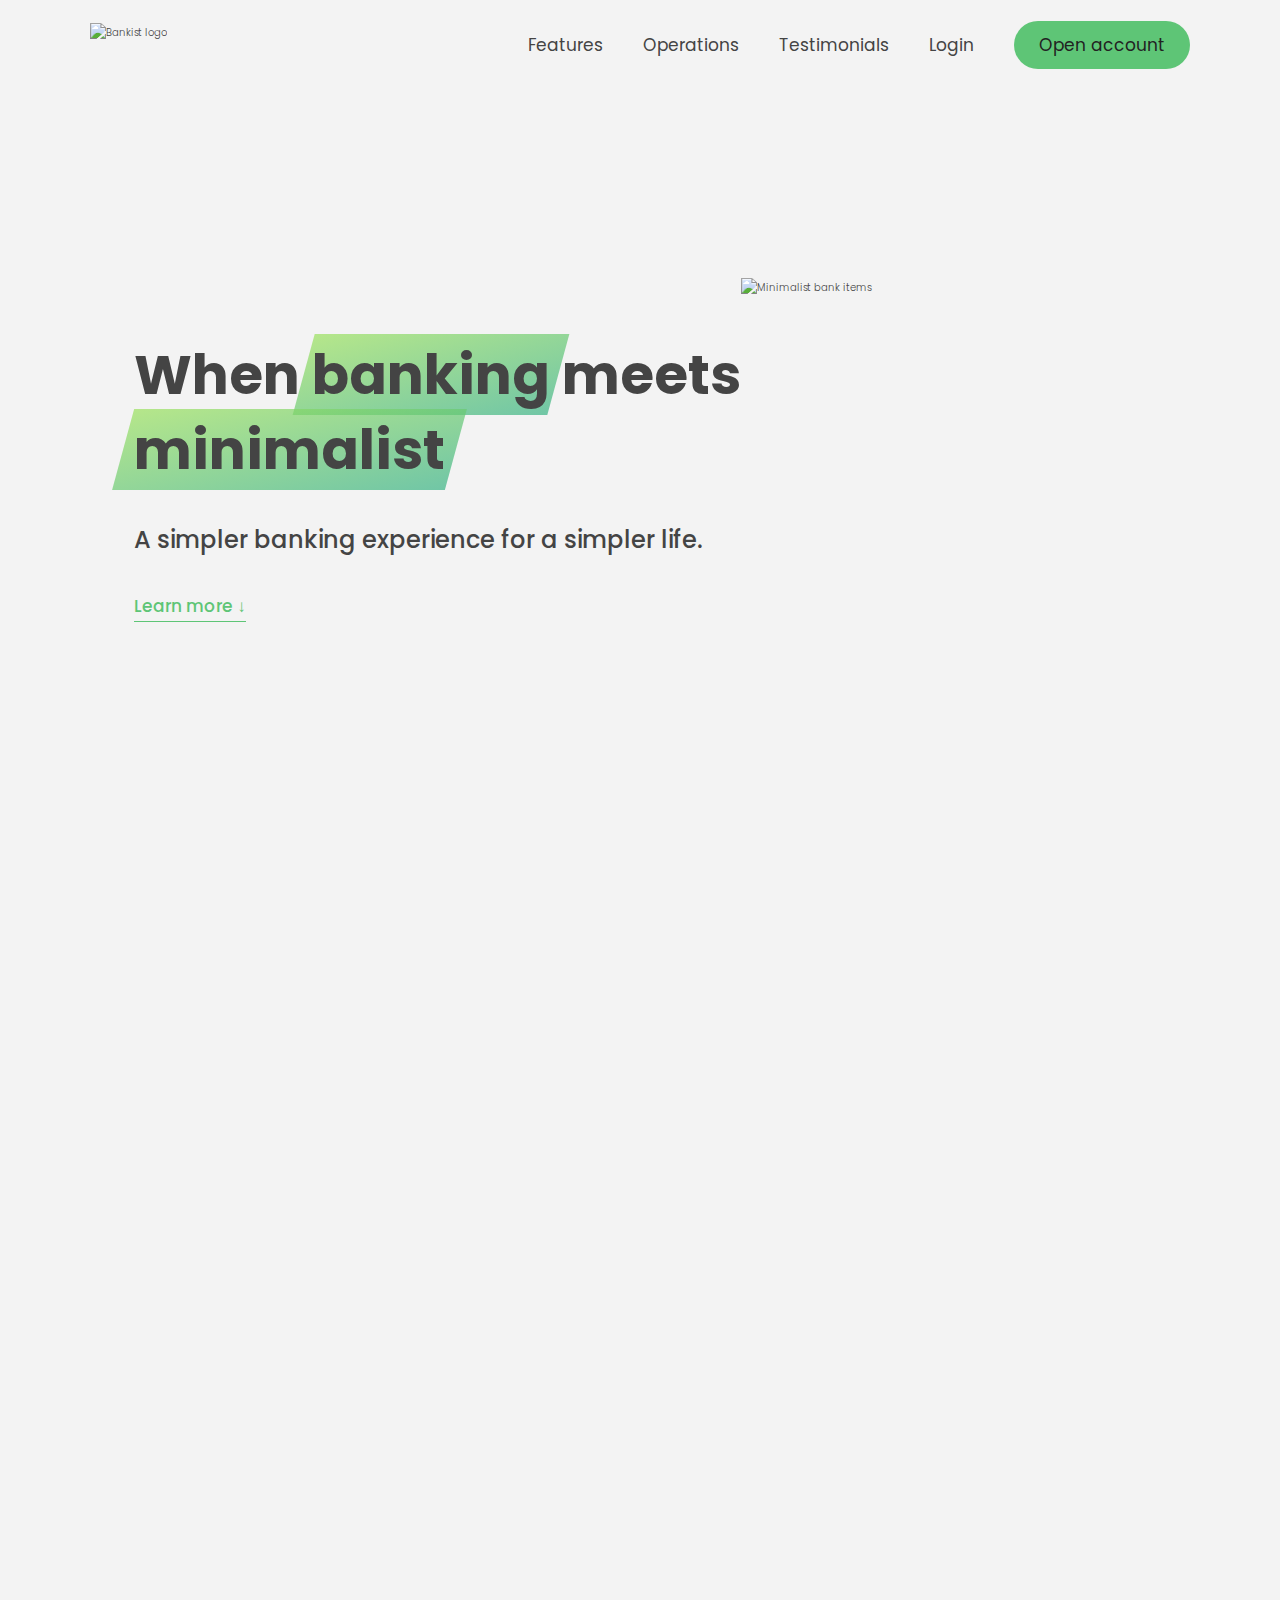
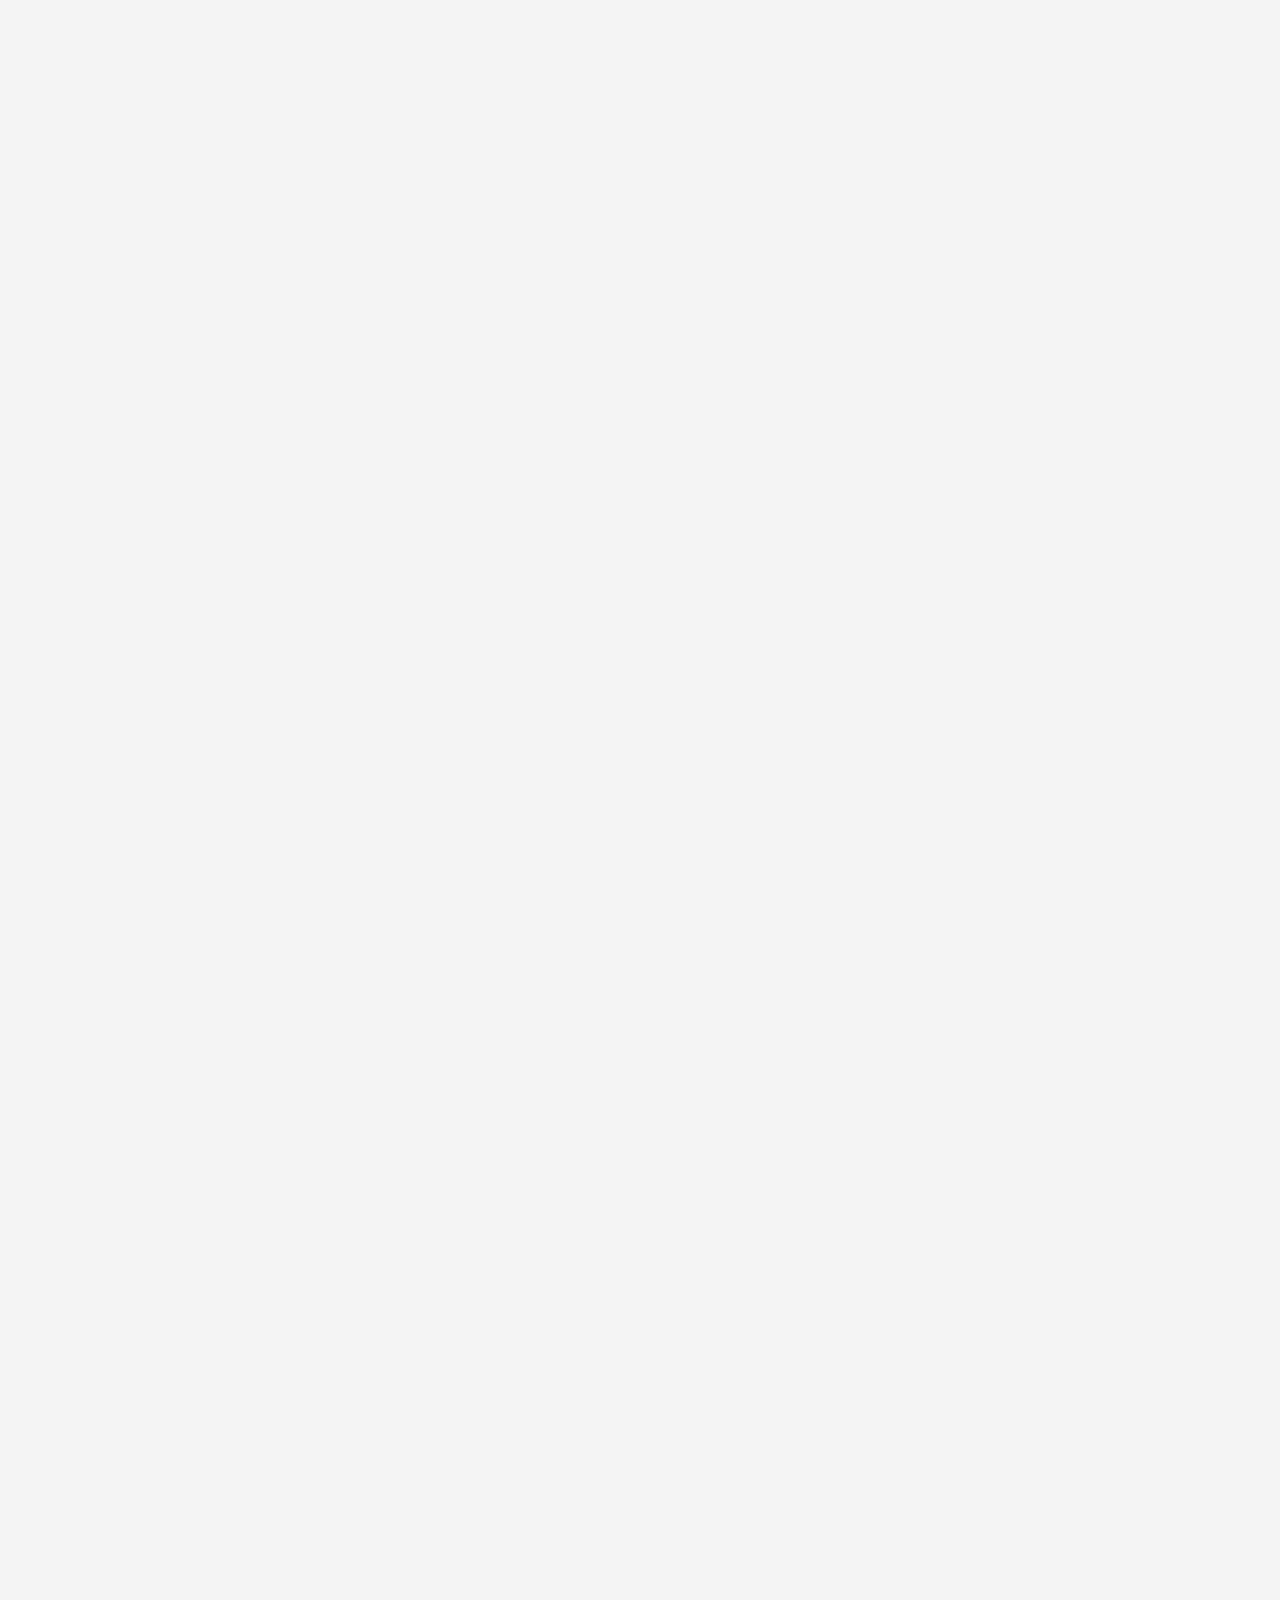
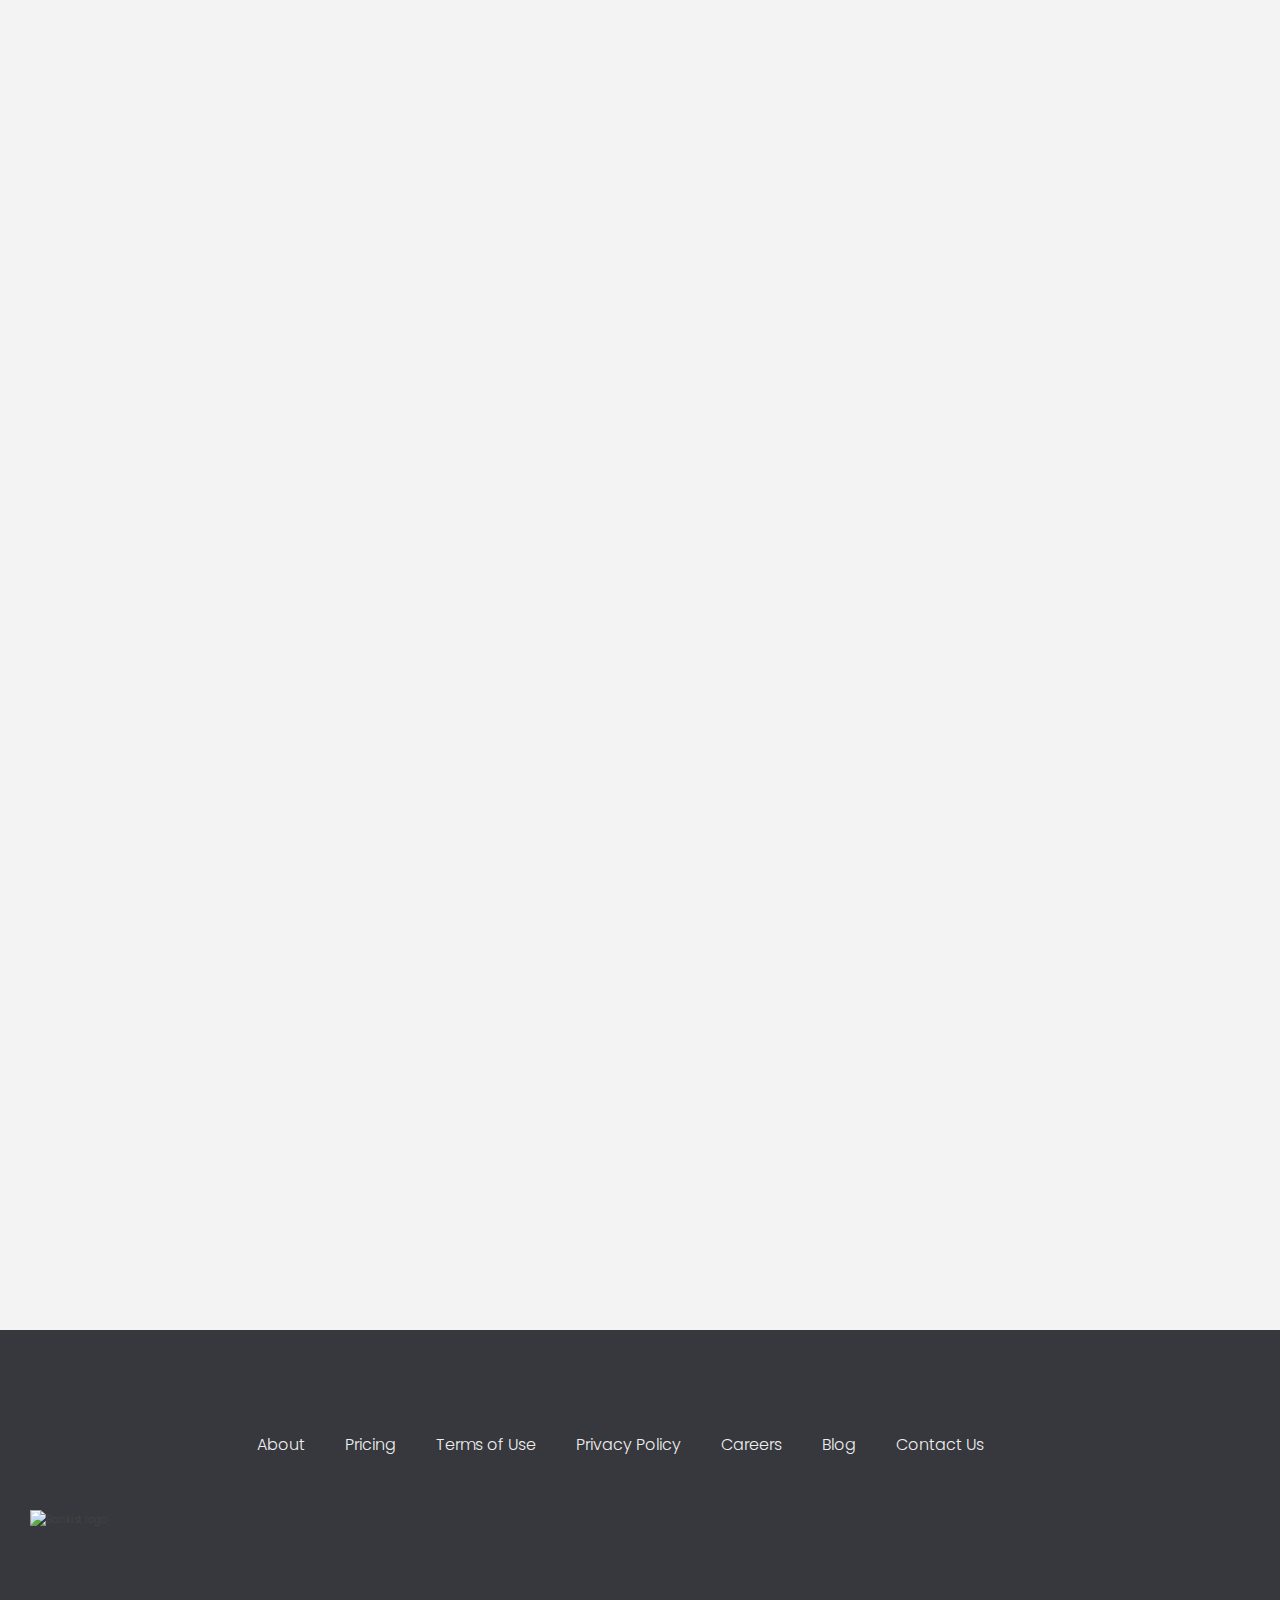
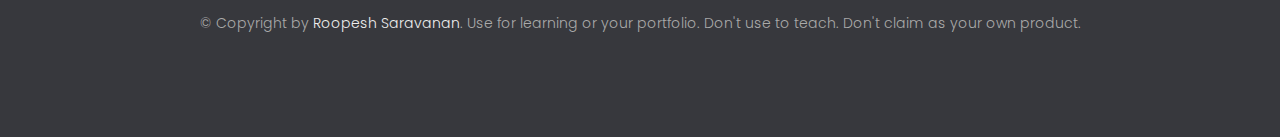
==== commit 54b0776b: "v1.4" ====
--- a/index.html
+++ b/index.html
@@ -27,6 +27,9 @@
           </li>
           <li class="nav__item">
             <a class="nav__link" href="#section--3">Testimonials</a>
+          </li>
+          <li class="nav__item">
+            <a class="nav__link">Login</a>
           </li>
           <li class="nav__item">
             <a class="nav__link nav__link--btn btn--show-modal" href="#">Open account</a>
--- a/styles.css
+++ b/styles.css
@@ -150,30 +150,29 @@
   margin-left: 4rem;
 }
 
-.nav__link:link,
-.nav__link:visited {
+.nav__link {
   font-size: 1.7rem;
   font-weight: 400;
   color: inherit;
   text-decoration: none;
   display: block;
   transition: all 0.3s;
-}
-
-.nav__link--btn:link,
-.nav__link--btn:visited {
+  cursor: pointer;
+}
+
+.nav__link--btn {
   padding: 0.8rem 2.5rem;
   border-radius: 3rem;
   background-color: var(--color-primary);
   color: #222;
 }
 
-.nav__link--btn:hover,
+/* .nav__link--btn:hover,
 .nav__link--btn:active {
   color: inherit;
   background-color: var(--color-primary-darker);
   color: #333;
-}
+} */
 
 /* HEADER */
 .header {
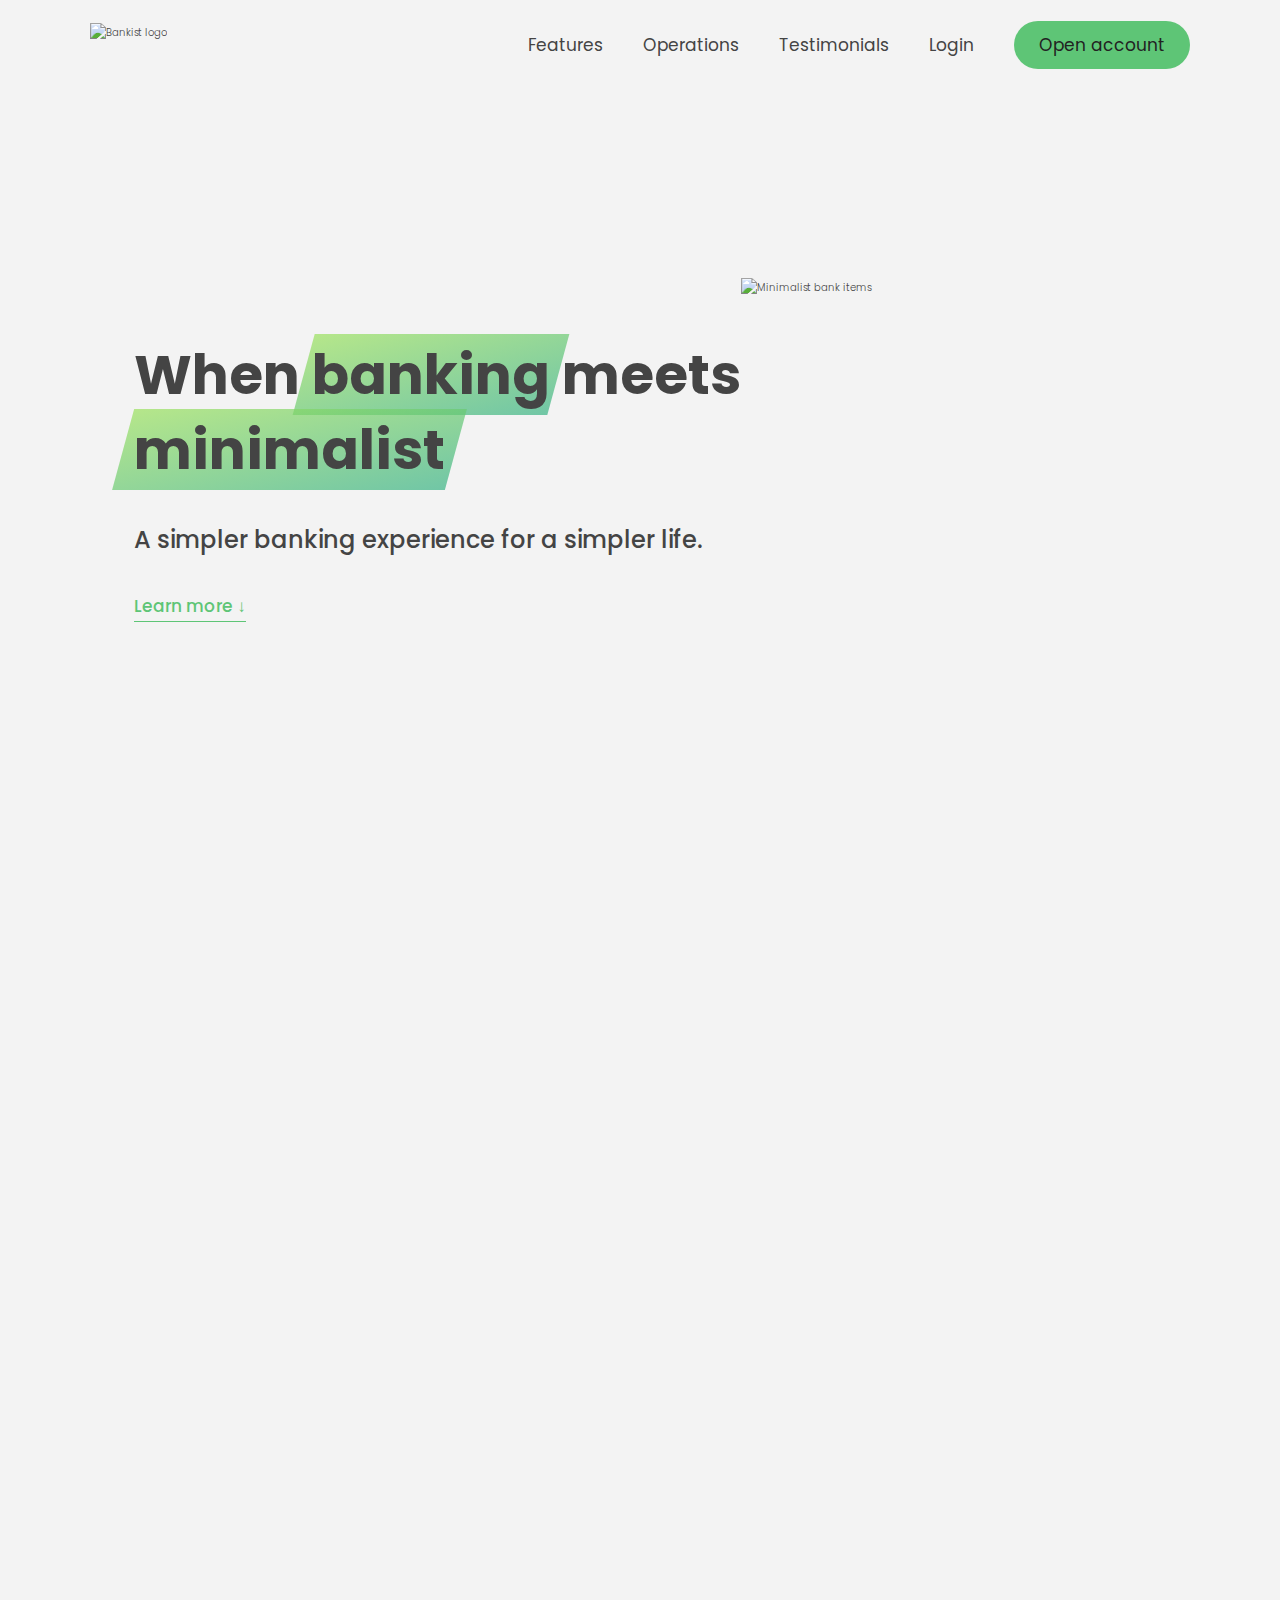
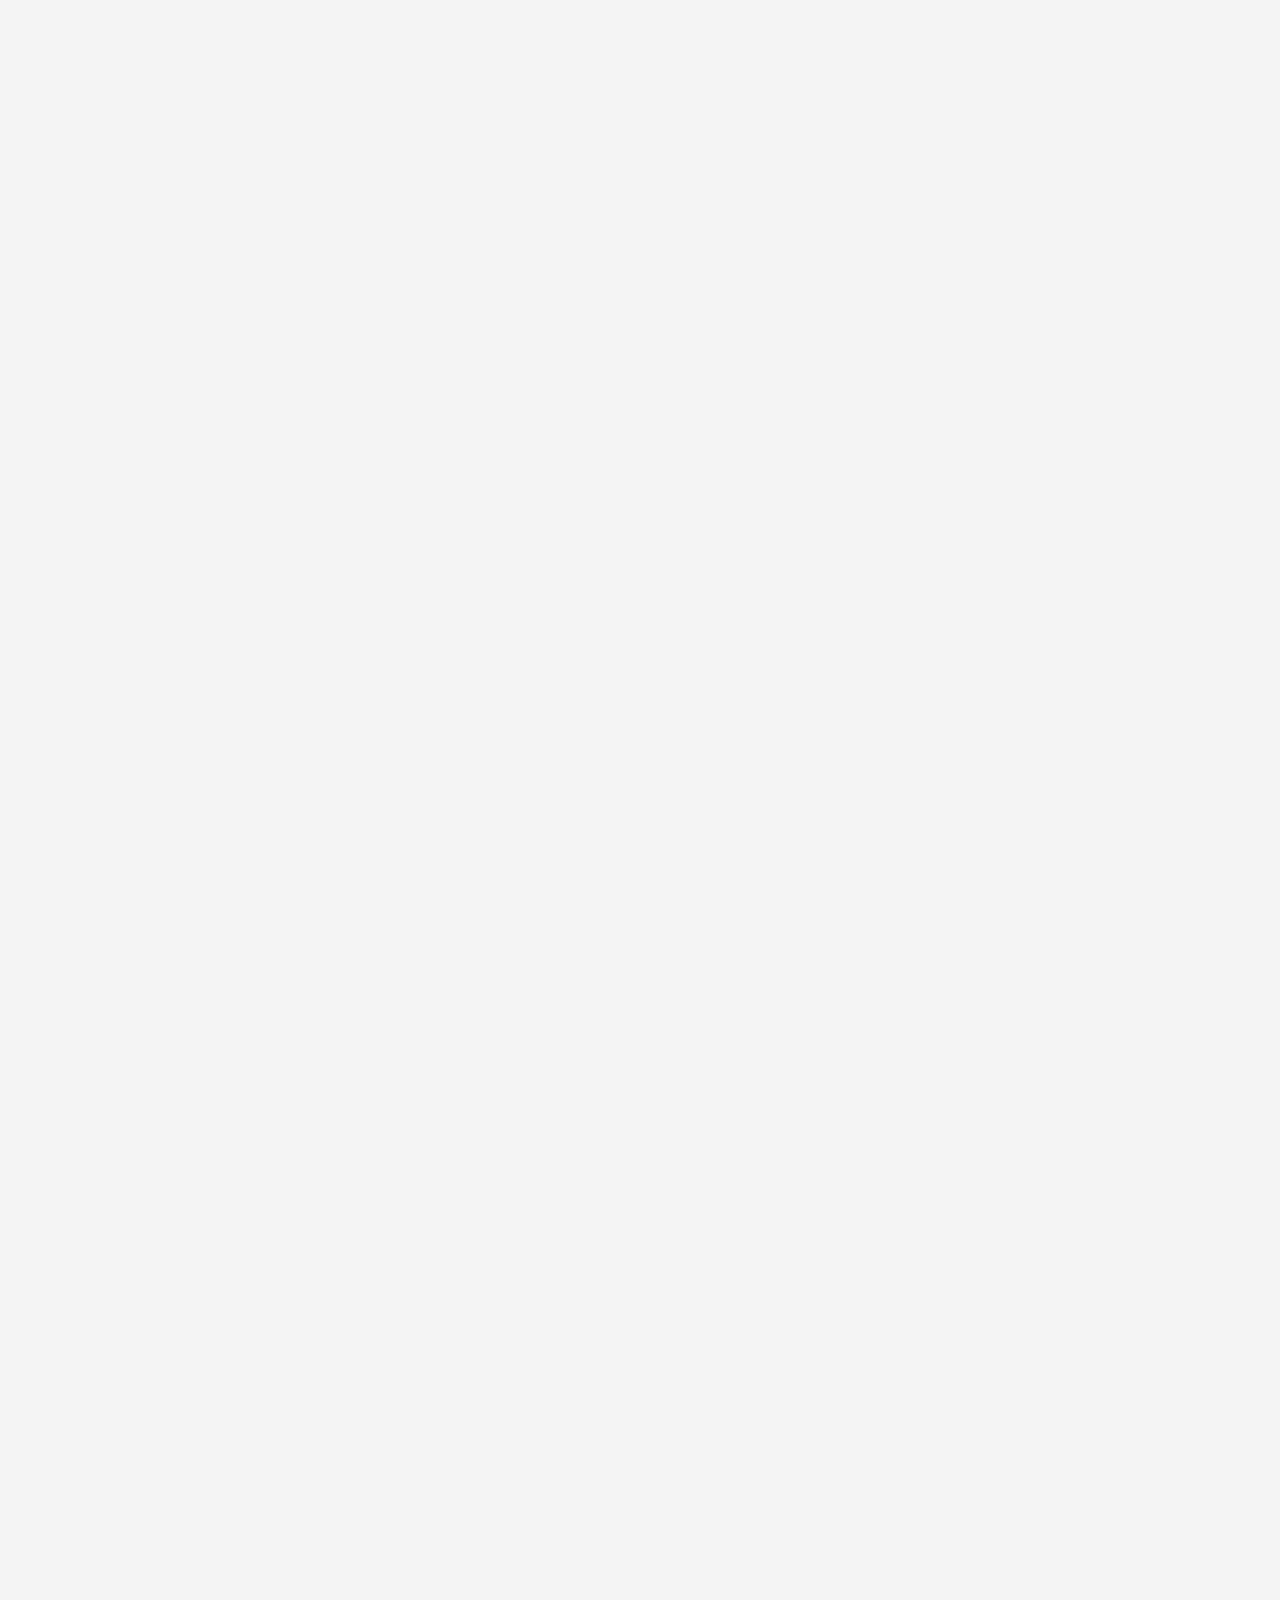
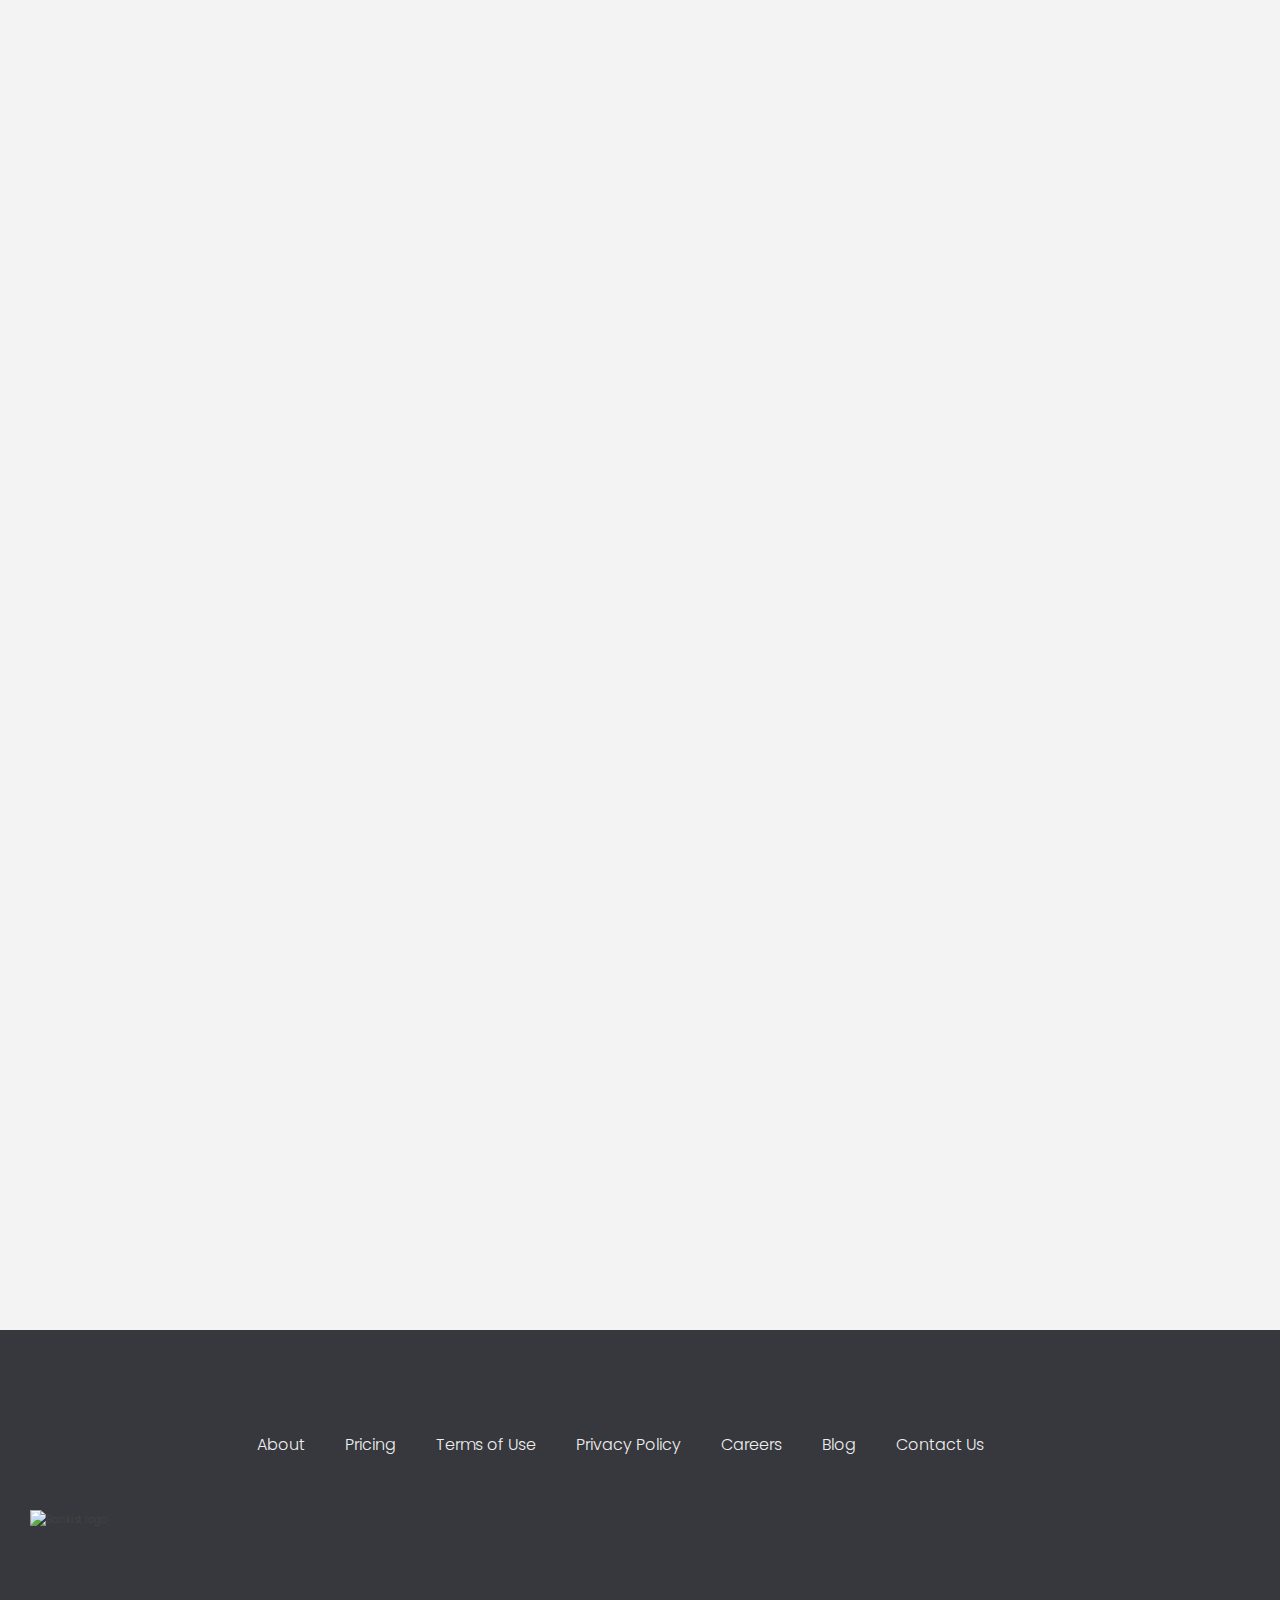
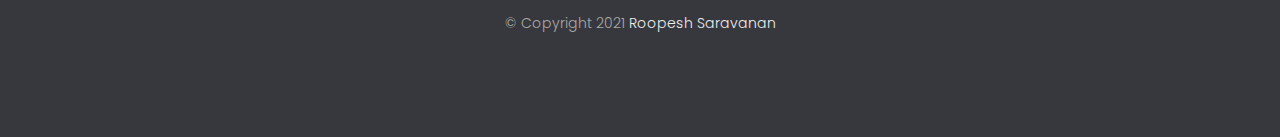
==== commit 39cc6dec: "v1.5" ====
--- a/index.html
+++ b/index.html
@@ -288,6 +288,7 @@
     </section>
 
     <footer class="footer">
+      <button class="scroll-to-top-btn">☝</button>
       <ul class="footer__nav">
         <li class="footer__item">
           <a class="footer__link" href="#">About</a>
@@ -313,13 +314,13 @@
       </ul>
       <img src="img/icon.png" alt="Bankist logo" class="footer__logo" />
       <p class="footer__copyright">
-        &copy; Copyright by
+        &copy; Copyright 2021
         <a
           class="footer__link twitter-link"
           target="_blank"
-          href="https://twitter.com/jonasschmedtman"
+          href="https://twitter.com/roopeshofficial"
           >Roopesh Saravanan</a
-        >. Use for learning or your portfolio. Don't use to teach. Don't claim as your own product.
+        >
       </p>
     </footer>
 
--- a/styles.css
+++ b/styles.css
@@ -673,6 +673,35 @@
   font-weight: 400;
 }
 
+.scroll-to-top-btn {
+  background: var(--color-primary);
+  border: none;
+  outline: none;
+  border-radius: 50%;
+  color: white;
+  cursor: pointer;
+  font-size: 16px;
+  line-height: 48px;
+  width: 48px;
+  /* place it at the bottom right corner */
+  position: fixed;
+  bottom: 30px;
+  right: 30px;
+  /* keep it at the top of everything else */
+  z-index: 100;
+  /* hide with opacity */
+  opacity: 0;
+  /* also add a translate effect */
+  transform: translateY(100px);
+  /* and a transition */
+  transition: all 0.5s ease;
+}
+
+.show-btn {
+  opacity: 1;
+  transform: translateY(0);
+}
+
 @media (max-width: 600px) {
   .header {
     padding: 0 2rem;
@@ -1152,16 +1181,55 @@
   }
 }
 
-@media (min-width: 860px) and (max-width: 955px) {
+@media (min-width: 860px) and (max-width: 1035px) {
   .nav__link--btn {
     border-radius: 1rem;
-    padding: 0.5rem;
+    padding: 5px;
+    font-size: 1rem;
+  }
+}
+
+@media (min-width: 600px) and (max-width: 830px) {
+  .nav {
+    width: 50%;
+    text-align: center;
   }
 }
 
 @media (min-width: 600px) and (max-width: 860px) {
   .nav__link--btn {
     border-radius: 1rem;
-    padding: 0.5rem;
-  }
-}
+    padding: 5px;
+    font-size: 1rem;
+  }
+}
+
+@media (max-width: 360px) {
+  .modal__header {
+    font-size: 2rem;
+    margin-bottom: 4.5rem;
+    line-height: 1.4;
+  }
+
+  .modal__form {
+    margin: 0 auto;
+    gap: 1rem;
+  }
+
+  .modal__form label {
+    font-size: 1.3rem;
+    padding: 0.25rem;
+  }
+
+  .modal__form input {
+    font-size: 1.3rem;
+    padding: 0.25;
+  }
+}
+
+@media (max-width: 320px) {
+  .modal__form {
+    margin: 0 auto;
+    gap: 0.5rem;
+  }
+}
